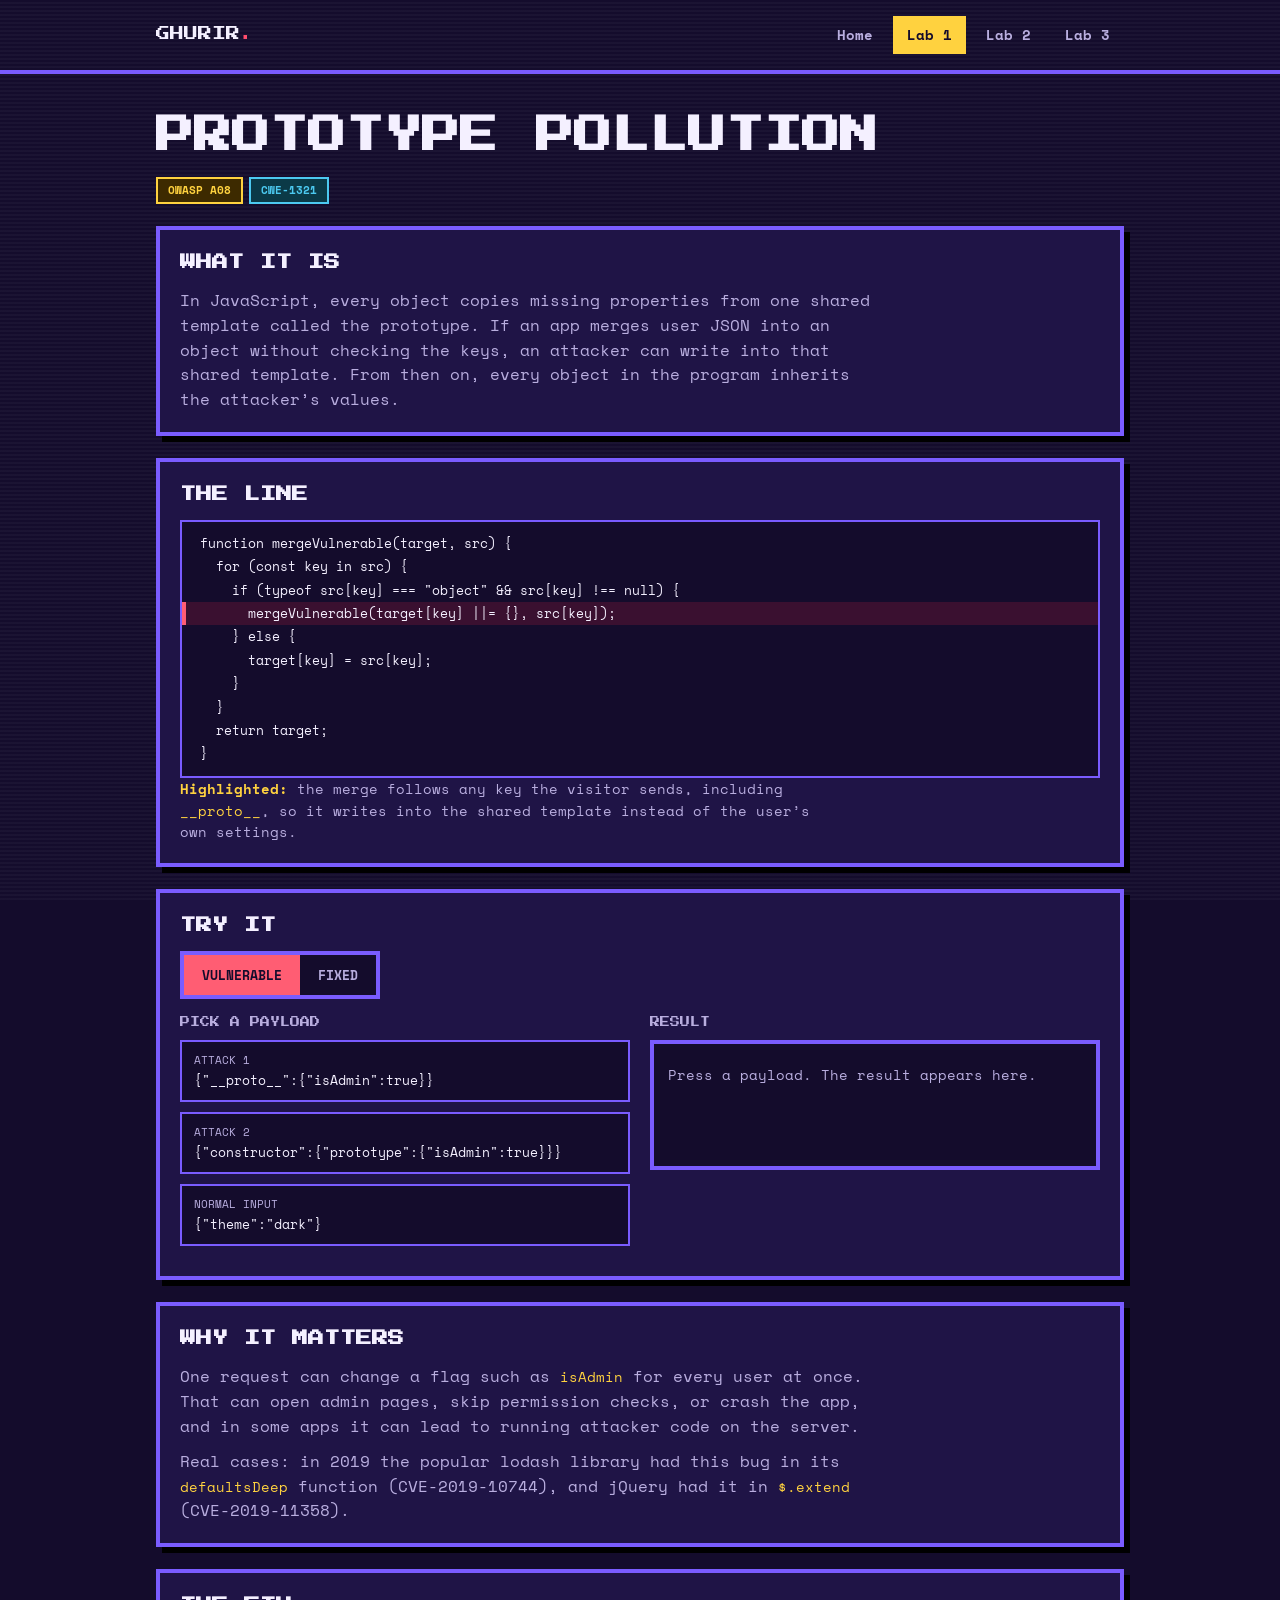
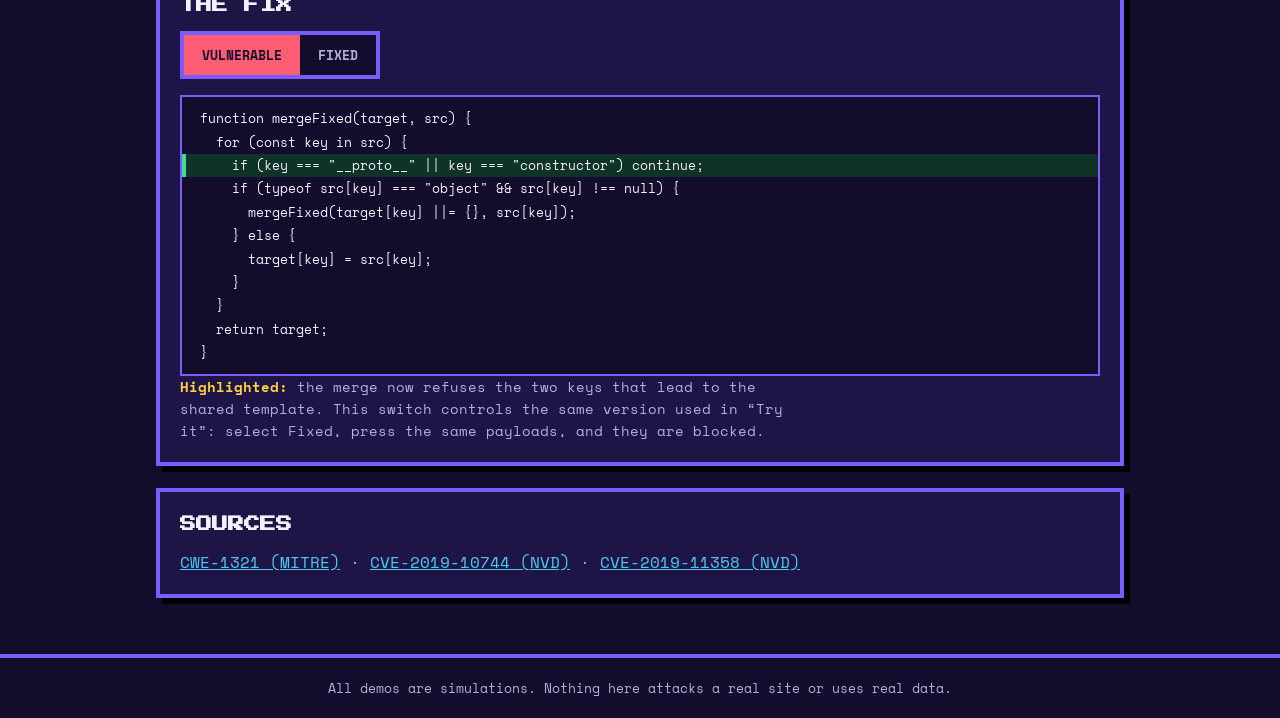
==== lab1.html @ ea5ddf74 "Add lab1: prototype pollution" ====
<!DOCTYPE html>
<html lang="en">
<head>
  <meta charset="UTF-8">
  <meta name="viewport" content="width=device-width, initial-scale=1">
  <title>Prototype pollution | Ghurir</title>
  <meta name="description" content="Lab: prototype pollution. Press a payload, see the bug, switch to the fix.">
  <link rel="preconnect" href="https://fonts.googleapis.com">
  <link rel="preconnect" href="https://fonts.gstatic.com" crossorigin>
  <link rel="stylesheet" href="https://fonts.googleapis.com/css2?family=Press+Start+2P&family=Space+Mono:wght@400;700&display=swap">
  <link rel="stylesheet" href="style.css">
  <link rel="stylesheet" href="lab.css">
</head>
<body>

  <header class="site-header">
    <div class="wrap">
      <a class="brand" href="index.html">Ghurir<span>.</span></a>
      <nav class="nav" aria-label="Main">
        <a href="index.html">Home</a>
        <a href="lab1.html" aria-current="page">Lab 1</a>
        <a href="lab2.html">Lab 2</a>
        <a href="lab3.html">Lab 3</a>
      </nav>
    </div>
  </header>

  <main class="wrap">

    <section class="lab-hero">
      <h1>Prototype pollution</h1>
      <div class="badges">
        <span class="badge owasp">OWASP A08</span>
        <span class="badge cwe">CWE-1321</span>
      </div>
    </section>

    <!-- 1. What it is -->
    <section class="panel" aria-labelledby="what">
      <h2 id="what">What it is</h2>
      <p>In JavaScript, every object copies missing properties from one shared template called the prototype. If an app merges user JSON into an object without checking the keys, an attacker can write into that shared template. From then on, every object in the program inherits the attacker’s values.</p>
    </section>

    <!-- 2. The line -->
    <section class="panel" aria-labelledby="line">
      <h2 id="line">The line</h2>
      <pre class="code v" id="code-vuln" aria-label="Vulnerable code"></pre>
      <p class="note"><b>Highlighted:</b> the merge follows any key the visitor sends, including <code>__proto__</code>, so it writes into the shared template instead of the user’s own settings.</p>
    </section>

    <!-- 3. Try it -->
    <section class="panel" aria-labelledby="try">
      <h2 id="try">Try it</h2>
      <div class="switch" role="group" aria-label="Code version">
        <button class="v on" type="button">Vulnerable</button><button class="f" type="button">Fixed</button>
      </div>
      <div class="cols">
        <div>
          <p class="lbl">PICK A PAYLOAD</p>
          <button class="pl" type="button" data-j='{"__proto__":{"isAdmin":true}}'><small>Attack 1</small>{"__proto__":{"isAdmin":true}}</button>
          <button class="pl" type="button" data-j='{"constructor":{"prototype":{"isAdmin":true}}}'><small>Attack 2</small>{"constructor":{"prototype":{"isAdmin":true}}}</button>
          <button class="pl" type="button" data-j='{"theme":"dark"}'><small>Normal input</small>{"theme":"dark"}</button>
        </div>
        <div>
          <p class="lbl">RESULT</p>
          <div class="out" id="out" aria-live="polite"><p>Press a payload. The result appears here.</p></div>
        </div>
      </div>
    </section>

    <!-- 4. Why it matters -->
    <section class="panel" aria-labelledby="why">
      <h2 id="why">Why it matters</h2>
      <p>One request can change a flag such as <code>isAdmin</code> for every user at once. That can open admin pages, skip permission checks, or crash the app, and in some apps it can lead to running attacker code on the server.</p>
      <p>Real cases: in 2019 the popular lodash library had this bug in its <code>defaultsDeep</code> function (CVE-2019-10744), and jQuery had it in <code>$.extend</code> (CVE-2019-11358).</p>
    </section>

    <!-- 5. The fix -->
    <section class="panel" aria-labelledby="fix">
      <h2 id="fix">The fix</h2>
      <div class="switch" role="group" aria-label="Code version">
        <button class="v on" type="button">Vulnerable</button><button class="f" type="button">Fixed</button>
      </div>
      <pre class="code f" id="code-fix" aria-label="Fixed code"></pre>
      <p class="note"><b>Highlighted:</b> the merge now refuses the two keys that lead to the shared template. This switch controls the same version used in “Try it”: select Fixed, press the same payloads, and they are blocked.</p>
    </section>

    <!-- 6. Sources -->
    <section class="panel sources" aria-labelledby="src">
      <h2 id="src">Sources</h2>
      <p><a href="https://cwe.mitre.org/data/definitions/1321.html">CWE-1321 (MITRE)</a> · <a href="https://nvd.nist.gov/vuln/detail/CVE-2019-10744">CVE-2019-10744 (NVD)</a> · <a href="https://nvd.nist.gov/vuln/detail/CVE-2019-11358">CVE-2019-11358 (NVD)</a></p>
    </section>

  </main>

  <footer class="site-footer">
    <div class="wrap">All demos are simulations. Nothing here attacks a real site or uses real data.</div>
  </footer>

  <script src="js/lab1.js"></script>
</body>
</html>
---- style.css ----
:root {
  --bg: #140c2c;
  --scanlines: repeating-linear-gradient(0deg, rgba(255,255,255,.03) 0 2px, transparent 2px 4px);
  --surface: #1f1446;
  --ink: #140c2c;
  --text: #f4f0ff;
  --muted: #b9aedf;
  --line: #7a5cff;

  --brand: #ffd23f;       /* yellow: buttons, active nav */
  --accent: #ff4d6d;      /* pink: logo dot */

  --vuln: #ff5d73;
  --vuln-bg: #3a1030;
  --fixed: #3ddc97;
  --fixed-bg: #0f3326;

  --owasp-bg: #3d2a00;
  --owasp: #ffd23f;
  --cwe-bg: #0b3a47;
  --cwe: #4cc9f0;

  --bw: 4px;
  --shadow: 6px 6px 0 #000;
  --shadow-hover: 9px 9px 0 #000;

  --font-head: "Press Start 2P", Consolas, Menlo, monospace;
  --font-body: "Space Mono", Consolas, Menlo, monospace;
  --mono: "Space Mono", Consolas, Menlo, monospace;

  color-scheme: dark;
}

* { box-sizing: border-box; }

body {
  margin: 0;
  background-color: var(--bg);
  background-image: var(--scanlines);
  background-attachment: fixed;
  color: var(--text);
  font-family: var(--font-body);
  font-size: 16px;
  line-height: 1.55;
}

a { color: inherit; text-decoration: none; }

:focus-visible { outline: 3px solid var(--brand); outline-offset: 3px; }

.wrap {
  max-width: 1000px;
  margin: 0 auto;
  padding-left: max(16px, env(safe-area-inset-left, 0px));
  padding-right: max(16px, env(safe-area-inset-right, 0px));
}

/* ---------- Header / nav ---------- */
.site-header { border-bottom: var(--bw) solid var(--line); }

.site-header .wrap {
  display: flex;
  flex-wrap: wrap;
  justify-content: space-between;
  align-items: center;
  gap: 12px;
  padding-block: 16px;
}

.brand {
  font-family: var(--font-head);
  font-size: 14px;
  text-transform: uppercase;
}
.brand span { color: var(--accent); }

.nav { display: flex; flex-wrap: wrap; gap: 6px; font-size: 14px; font-weight: 700; }

.nav a {
  padding: 6px 12px;
  border: 2px solid transparent;
  color: var(--muted);
}
.nav a:hover { border-color: var(--line); color: var(--text); }
.nav a[aria-current="page"] {
  background: var(--brand);
  color: var(--ink);
  border-color: var(--brand);
}

/* ---------- Hero ---------- */
.hero { text-align: center; padding-block: 40px 8px; }

h1 {
  font-family: var(--font-head);
  font-size: clamp(20px, 4.6vw, 38px);
  line-height: 1.4;
  margin: 0 0 18px;
  text-transform: uppercase;
  text-wrap: balance;
}

.lead {
  max-width: 560px;
  margin: 0 auto 28px;
  color: var(--muted);
  font-size: 17px;
}

/* Vulnerable vs Fixed split (reusable on lab pages) */
.split {
  display: grid;
  grid-template-columns: 1fr 1fr;
  max-width: 760px;
  margin: 0 auto;
  background: var(--surface);
  border: var(--bw) solid var(--line);
  box-shadow: var(--shadow);
  overflow: hidden;
}

.half {
  display: flex;
  flex-direction: column;
  gap: 12px;
  padding: 22px 20px;
  text-align: left;
  min-width: 0;
}
.half.v { background: var(--vuln-bg); border-right: var(--bw) solid var(--line); }
.half.f { background: var(--fixed-bg); }

.label { font-family: var(--font-head); font-size: 10px; line-height: 1.5; }
.v .label, .v .result { color: var(--vuln); }
.f .label, .f .result { color: var(--fixed); }

.chip {
  font-family: var(--mono);
  font-size: 13px;
  background: var(--ink);
  border: 1px solid var(--line);
  padding: 8px 10px;
  color: var(--muted);
}

.result { display: flex; align-items: center; gap: 8px; font-weight: 700; }

.dot {
  display: inline-flex;
  align-items: center;
  justify-content: center;
  width: 22px;
  height: 22px;
  border-radius: 50%;
  color: var(--ink);
  font-size: 13px;
}
.v .dot { background: var(--vuln); }
.f .dot { background: var(--fixed); }

.cta { margin-top: 28px; }

.btn {
  display: inline-block;
  padding: 13px 26px;
  background: var(--brand);
  color: var(--ink);
  border: var(--bw) solid #000;
  box-shadow: 4px 4px 0 #000;
  font-family: var(--font-head);
  font-size: 12px;
  text-transform: uppercase;
  transition: transform .12s, box-shadow .12s;
}
.btn:hover { transform: translate(4px, 4px); box-shadow: none; }

/* ---------- Sections ---------- */
h2 {
  font-family: var(--font-head);
  font-size: 16px;
  line-height: 1.5;
  margin: 56px 0 18px;
  text-transform: uppercase;
}

.steps { display: grid; grid-template-columns: repeat(3, 1fr); gap: 14px; counter-reset: s; }

.step { counter-increment: s; min-width: 0; }
.step::before {
  content: counter(s);
  display: inline-flex;
  align-items: center;
  justify-content: center;
  width: 30px;
  height: 30px;
  margin-bottom: 8px;
  background: var(--brand);
  color: var(--ink);
  font-family: var(--font-head);
  font-size: 10px;
}
.step h3 { margin: 0 0 6px; font-family: var(--font-head); font-size: 12px; line-height: 1.5; }
.step p  { margin: 0; color: var(--muted); font-size: 14px; }

/* ---------- Lab cards ---------- */
.cards { display: grid; grid-template-columns: repeat(3, 1fr); gap: 16px; }

.card {
  display: flex;
  flex-direction: column;
  gap: 10px;
  padding: 18px;
  min-width: 0;
  background: var(--surface);
  border: var(--bw) solid var(--line);
  box-shadow: var(--shadow);
  transition: transform .15s, box-shadow .15s;
}
.card:hover, .card:focus-visible {
  transform: translate(-3px, -3px);
  box-shadow: var(--shadow-hover);
}

.card .lab-no { font-family: var(--font-head); font-size: 10px; color: var(--muted); }
.card h3 { margin: 0; font-family: var(--font-head); font-size: 13px; line-height: 1.5; }
.card p { margin: 0; flex: 1; color: var(--muted); font-size: 14px; }

.badges { display: flex; flex-wrap: wrap; gap: 6px; }

.badge {
  display: inline-block;
  padding: 3px 10px;
  border: 2px solid currentColor;
  font-size: 11px;
  font-weight: 700;
}
.badge.owasp { background: var(--owasp-bg); color: var(--owasp); }
.badge.cwe   { background: var(--cwe-bg);   color: var(--cwe); }

.open { font-size: 14px; font-weight: 700; color: var(--brand); }

/* ---------- Footer ---------- */
.site-footer {
  margin-top: 56px;
  padding-block: 20px;
  border-top: var(--bw) solid var(--line);
  color: var(--muted);
  font-size: 13px;
  text-align: center;
}

/* ---------- Vulnerable / Fixed page state (for lab pages) ---------- */
.is-vulnerable { --state: var(--vuln);  --state-bg: var(--vuln-bg); }
.is-fixed      { --state: var(--fixed); --state-bg: var(--fixed-bg); }

/* ---------- Responsive ---------- */
@media (max-width: 720px) {
  .steps, .cards { grid-template-columns: 1fr; }
  .split { grid-template-columns: 1fr; }
  .half.v { border-right: 0; border-bottom: var(--bw) solid var(--line); }
  .hero { padding-block: 28px 4px; }
}

@media (prefers-reduced-motion: reduce) {
  * { transition: none !important; }
}
---- lab.css ----
/* Shared by ALL lab pages. Loaded AFTER style.css and uses its variables.
   Uses no colors of its own, so the retro theme stays consistent. */

.lab-hero { padding-block: 36px 0; }
.lab-hero h1 { text-align: left; margin-bottom: 14px; }

.panel {
  margin-top: 22px;
  padding: 20px;
  background: var(--surface);
  border: var(--bw) solid var(--line);
  box-shadow: var(--shadow);
}
.panel h2 { margin: 0 0 14px; }
.panel p { margin: 0 0 10px; color: var(--muted); max-width: 70ch; }
.panel p:last-child { margin-bottom: 0; }
.panel code { color: var(--brand); font-family: var(--mono); font-size: 14px; }

/* code block + highlighted line */
.code {
  margin: 0;
  padding: 10px 0;
  background: var(--ink);
  border: 2px solid var(--line);
  font: 400 13px/1.8 var(--mono);
  overflow-x: auto;
}
.code div { padding: 0 14px; white-space: pre; border-left: 4px solid transparent; }
.code.v div.hl { background: var(--vuln-bg);  border-left-color: var(--vuln); }
.code.f div.hl { background: var(--fixed-bg); border-left-color: var(--fixed); }

.note { margin-top: 12px; font-size: 14px; }
.note b { color: var(--brand); }

/* Vulnerable / Fixed switch */
.switch { display: inline-flex; margin-bottom: 16px; border: var(--bw) solid var(--line); }
.switch button {
  padding: 10px 18px;
  border: 0;
  background: var(--ink);
  color: var(--muted);
  font: 700 13px var(--font-body);
  text-transform: uppercase;
  cursor: pointer;
}
.switch button.v.on { background: var(--vuln);  color: var(--ink); }
.switch button.f.on { background: var(--fixed); color: var(--ink); }

/* try it */
.cols { display: grid; grid-template-columns: 1fr 1fr; gap: 20px; }
.cols > div { min-width: 0; }
.lbl { margin: 0 0 8px; font-family: var(--font-head); font-size: 10px; color: var(--muted); }

.pl {
  display: block;
  width: 100%;
  margin-bottom: 10px;
  padding: 10px 12px;
  text-align: left;
  background: var(--ink);
  color: var(--text);
  border: 2px solid var(--line);
  font: 400 13px var(--mono);
  cursor: pointer;
}
.pl:hover { border-color: var(--brand); }
.pl small { display: block; margin-bottom: 2px; font-size: 11px; color: var(--muted); text-transform: uppercase; }

.out {
  min-height: 130px;
  padding: 14px;
  background: var(--ink);
  border: var(--bw) solid var(--line);
  font-size: 14px;
}
.out .status { display: block; margin-bottom: 10px; font-family: var(--font-head); font-size: 11px; }
.out p { margin: 6px 0; color: var(--muted); }
.out.bad { border-color: var(--vuln); }
.out.bad .status { color: var(--vuln); }
.out.ok { border-color: var(--fixed); }
.out.ok .status { color: var(--fixed); }

.sources a { color: var(--cwe); text-decoration: underline; }

@media (max-width: 720px) { .cols { grid-template-columns: 1fr; } }
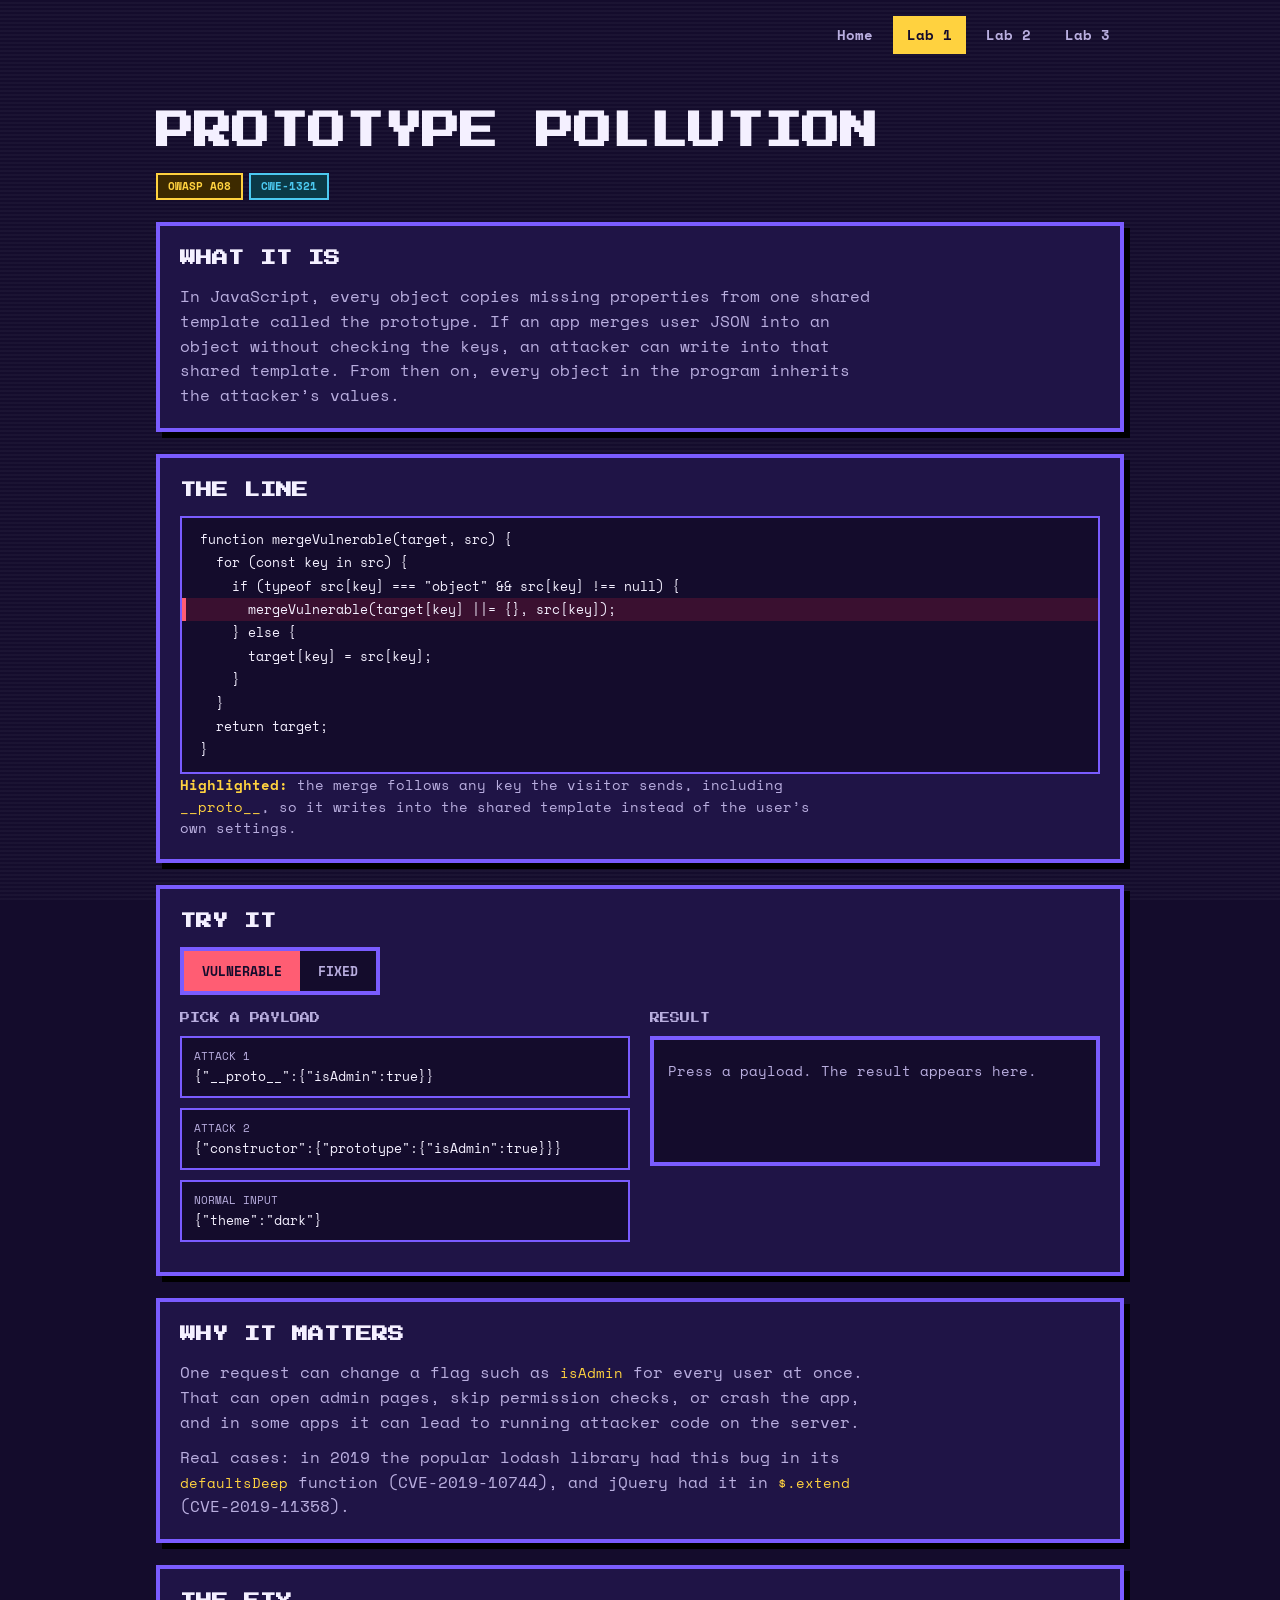
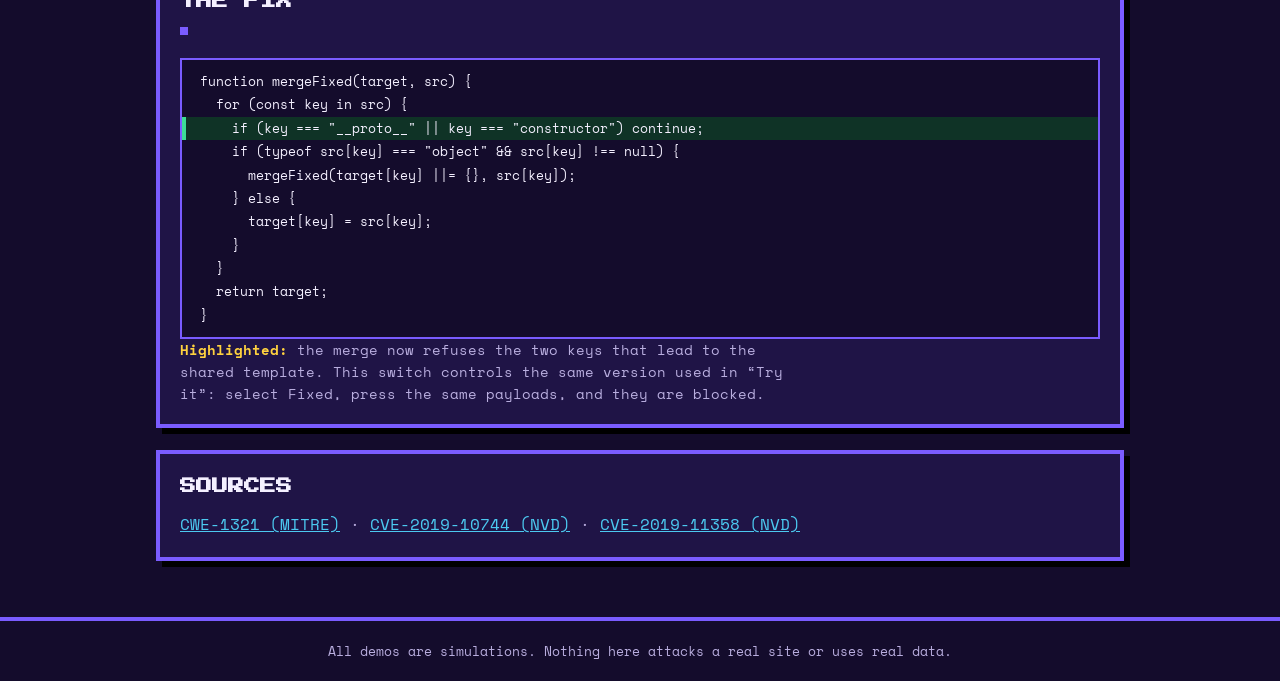
==== commit aad10f13: "Show vulnerable and fixed code side by side" ====
--- a/lab1.html
+++ b/lab1.html
@@ -3,7 +3,7 @@
 <head>
   <meta charset="UTF-8">
   <meta name="viewport" content="width=device-width, initial-scale=1">
-  <title>Prototype pollution | Ghurir</title>
+  <title>Prototype pollution </title>
   <meta name="description" content="Lab: prototype pollution. Press a payload, see the bug, switch to the fix.">
   <link rel="preconnect" href="https://fonts.googleapis.com">
   <link rel="preconnect" href="https://fonts.gstatic.com" crossorigin>
@@ -15,7 +15,7 @@
 
   <header class="site-header">
     <div class="wrap">
-      <a class="brand" href="index.html">Ghurir<span>.</span></a>
+      <a class="brand" href="index.html"><span></span></a>
       <nav class="nav" aria-label="Main">
         <a href="index.html">Home</a>
         <a href="lab1.html" aria-current="page">Lab 1</a>
@@ -76,10 +76,11 @@
     </section>
 
     <!-- 5. The fix -->
+
     <section class="panel" aria-labelledby="fix">
       <h2 id="fix">The fix</h2>
       <div class="switch" role="group" aria-label="Code version">
-        <button class="v on" type="button">Vulnerable</button><button class="f" type="button">Fixed</button>
+        <!-- <button class="v on" type="button">Vulnerable</button><button class="f" type="button">Fixed</button>-->
       </div>
       <pre class="code f" id="code-fix" aria-label="Fixed code"></pre>
       <p class="note"><b>Highlighted:</b> the merge now refuses the two keys that lead to the shared template. This switch controls the same version used in “Try it”: select Fixed, press the same payloads, and they are blocked.</p>
--- a/style.css
+++ b/style.css
@@ -7,8 +7,8 @@
   --muted: #b9aedf;
   --line: #7a5cff;
 
-  --brand: #ffd23f;       /* yellow: buttons, active nav */
-  --accent: #ff4d6d;      /* pink: logo dot */
+  --brand: #ffd23f;       
+  --accent: #ff4d6d;      
 
   --vuln: #ff5d73;
   --vuln-bg: #3a1030;
@@ -55,8 +55,7 @@
   padding-right: max(16px, env(safe-area-inset-right, 0px));
 }
 
-/* ---------- Header / nav ---------- */
-.site-header { border-bottom: var(--bw) solid var(--line); }
+
 
 .site-header .wrap {
   display: flex;
@@ -88,7 +87,7 @@
   border-color: var(--brand);
 }
 
-/* ---------- Hero ---------- */
+
 .hero { text-align: center; padding-block: 40px 8px; }
 
 h1 {
@@ -107,7 +106,7 @@
   font-size: 17px;
 }
 
-/* Vulnerable vs Fixed split (reusable on lab pages) */
+
 .split {
   display: grid;
   grid-template-columns: 1fr 1fr;
@@ -174,7 +173,7 @@
 }
 .btn:hover { transform: translate(4px, 4px); box-shadow: none; }
 
-/* ---------- Sections ---------- */
+
 h2 {
   font-family: var(--font-head);
   font-size: 16px;
@@ -202,7 +201,7 @@
 .step h3 { margin: 0 0 6px; font-family: var(--font-head); font-size: 12px; line-height: 1.5; }
 .step p  { margin: 0; color: var(--muted); font-size: 14px; }
 
-/* ---------- Lab cards ---------- */
+
 .cards { display: grid; grid-template-columns: repeat(3, 1fr); gap: 16px; }
 
 .card {
@@ -239,7 +238,7 @@
 
 .open { font-size: 14px; font-weight: 700; color: var(--brand); }
 
-/* ---------- Footer ---------- */
+
 .site-footer {
   margin-top: 56px;
   padding-block: 20px;
@@ -249,11 +248,11 @@
   text-align: center;
 }
 
-/* ---------- Vulnerable / Fixed page state (for lab pages) ---------- */
+
 .is-vulnerable { --state: var(--vuln);  --state-bg: var(--vuln-bg); }
 .is-fixed      { --state: var(--fixed); --state-bg: var(--fixed-bg); }
 
-/* ---------- Responsive ---------- */
+
 @media (max-width: 720px) {
   .steps, .cards { grid-template-columns: 1fr; }
   .split { grid-template-columns: 1fr; }
@@ -264,3 +263,4 @@
 @media (prefers-reduced-motion: reduce) {
   * { transition: none !important; }
 }
+
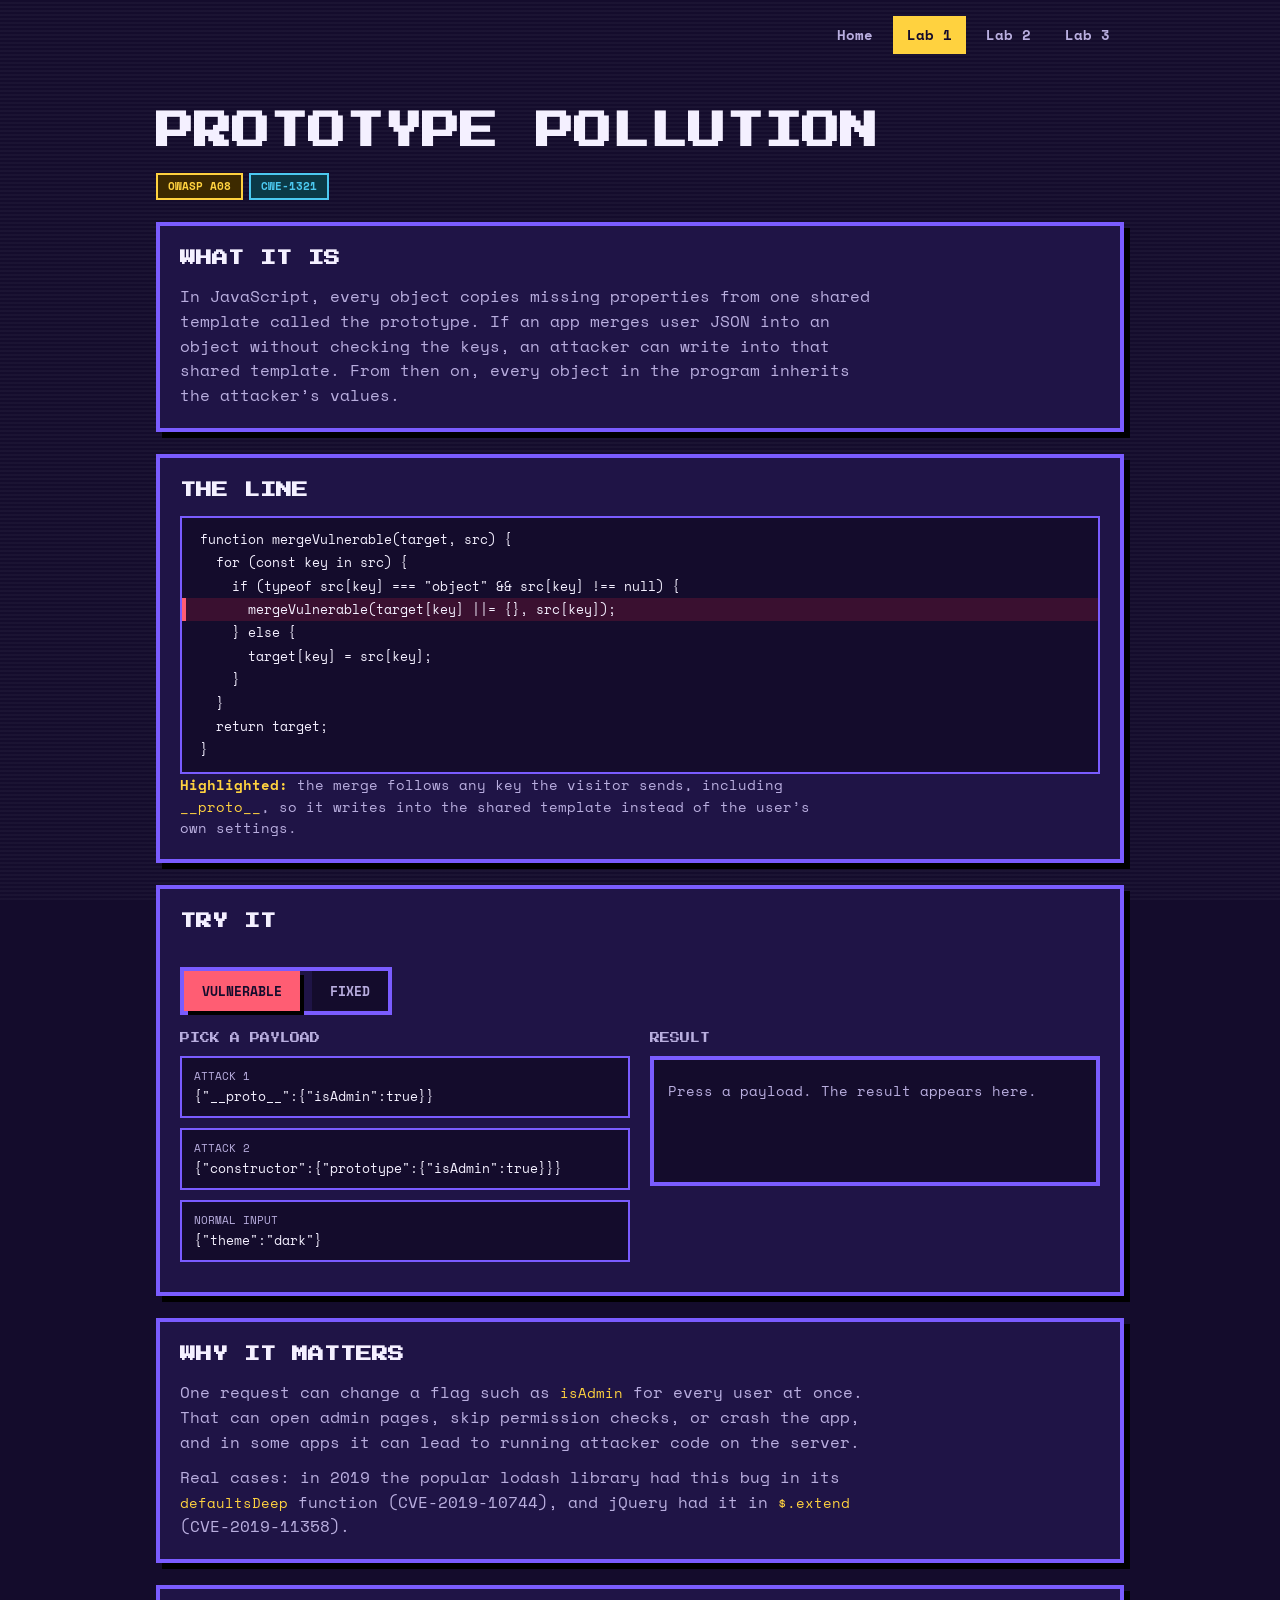
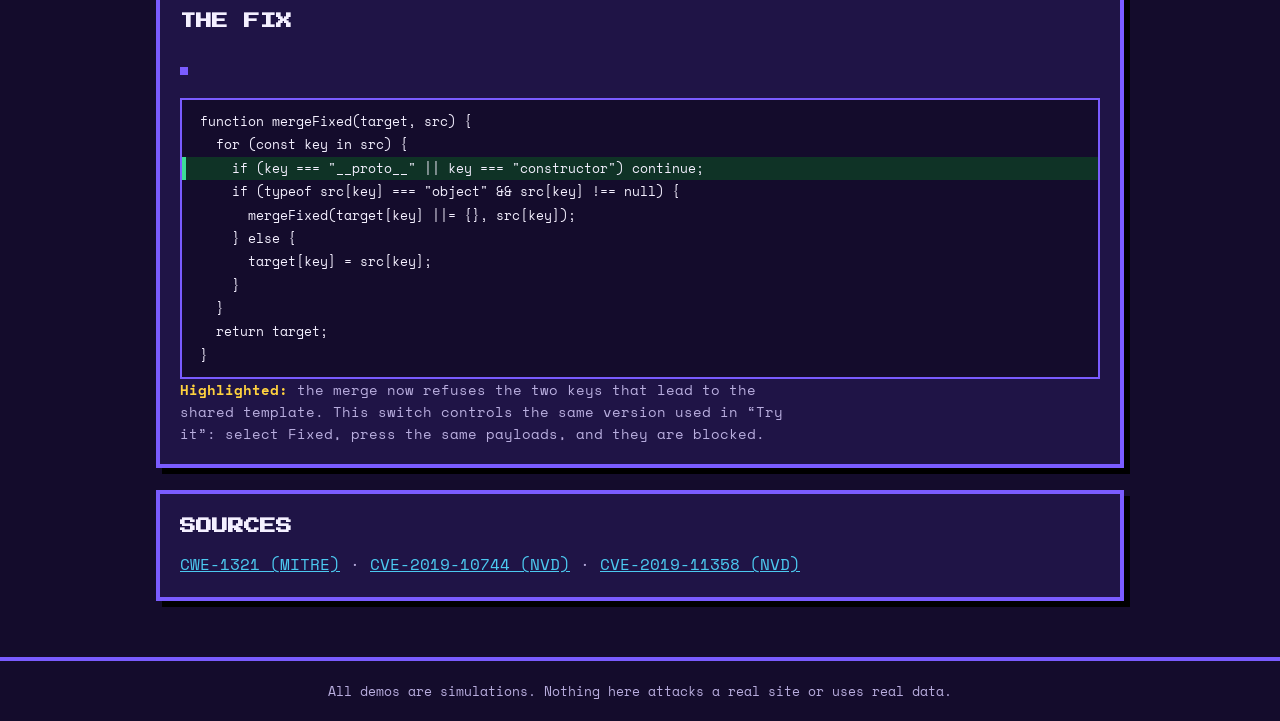
==== commit e55233b5: "Update lab1" ====
--- a/lab1.html
+++ b/lab1.html
@@ -3,7 +3,7 @@
 <head>
   <meta charset="UTF-8">
   <meta name="viewport" content="width=device-width, initial-scale=1">
-  <title>Prototype pollution </title>
+  <title>Prototype Pollution </title>
   <meta name="description" content="Lab: prototype pollution. Press a payload, see the bug, switch to the fix.">
   <link rel="preconnect" href="https://fonts.googleapis.com">
   <link rel="preconnect" href="https://fonts.gstatic.com" crossorigin>
--- a/style.css
+++ b/style.css
@@ -264,3 +264,126 @@
   * { transition: none !important; }
 }
 
+
+/* Interactive Lab 3 */
+
+.switch {
+    display: flex;
+    gap: 12px;
+    margin: 20px 0;
+}
+
+.switch button {
+    flex: 1;
+    padding: 12px;
+    border: 3px solid var(--line);
+    background: var(--surface);
+    color: var(--text);
+    font-family: var(--font-body);
+    font-weight: bold;
+    cursor: pointer;
+    transition: 0.2s;
+}
+
+.switch button.v.active,
+.switch button.v.on {
+    background: var(--vuln-bg);
+    color: var(--vuln);
+    border-color: var(--vuln);
+    box-shadow: 4px 4px 0 #000;
+}
+
+.switch button.f.active,
+.switch button.f.on {
+    background: var(--fixed-bg);
+    color: var(--fixed);
+    border-color: var(--fixed);
+    box-shadow: 4px 4px 0 #000;
+}
+
+.pl {
+    display: block;
+    width: 100%;
+    margin: 10px 0;
+    padding: 12px;
+    background: var(--surface);
+    color: var(--text);
+    border: 2px solid var(--line);
+    font-family: var(--font-body);
+    cursor: pointer;
+    text-align: left;
+}
+
+.pl:hover {
+    border-color: var(--brand);
+}
+
+.pl.selected {
+    border: 3px solid var(--brand);
+    background: #33245e;
+    color: var(--brand);
+}
+
+.pl small {
+    display: block;
+    color: var(--muted);
+}
+
+.mode-status {
+    padding: 16px;
+    margin: 16px 0;
+    border: 2px solid;
+}
+
+.vulnerable-status {
+    background: var(--vuln-bg);
+    border-color: var(--vuln);
+}
+
+.fixed-status {
+    background: var(--fixed-bg);
+    border-color: var(--fixed);
+}
+
+.vulnerable-status .status {
+    color: var(--vuln);
+}
+
+.fixed-status .status {
+    color: var(--fixed);
+}
+
+#resultMessage {
+    margin-bottom: 20px;
+    min-height: 110px;
+}
+
+#domainBanner {
+    padding: 16px;
+    background: var(--fixed-bg);
+    border: 2px solid var(--fixed);
+    min-height: 130px;
+}
+
+#domainBanner h3 {
+    color: var(--fixed);
+}
+
+#domainBanner.poisoned {
+    background: var(--vuln-bg);
+    border-color: var(--vuln);
+}
+
+#domainBanner.poisoned h3 {
+    color: var(--vuln);
+}
+
+#domainBanner p {
+    overflow-wrap: anywhere;
+}
+
+@media (max-width: 650px) {
+    .cols {
+        grid-template-columns: 1fr;
+    }
+}
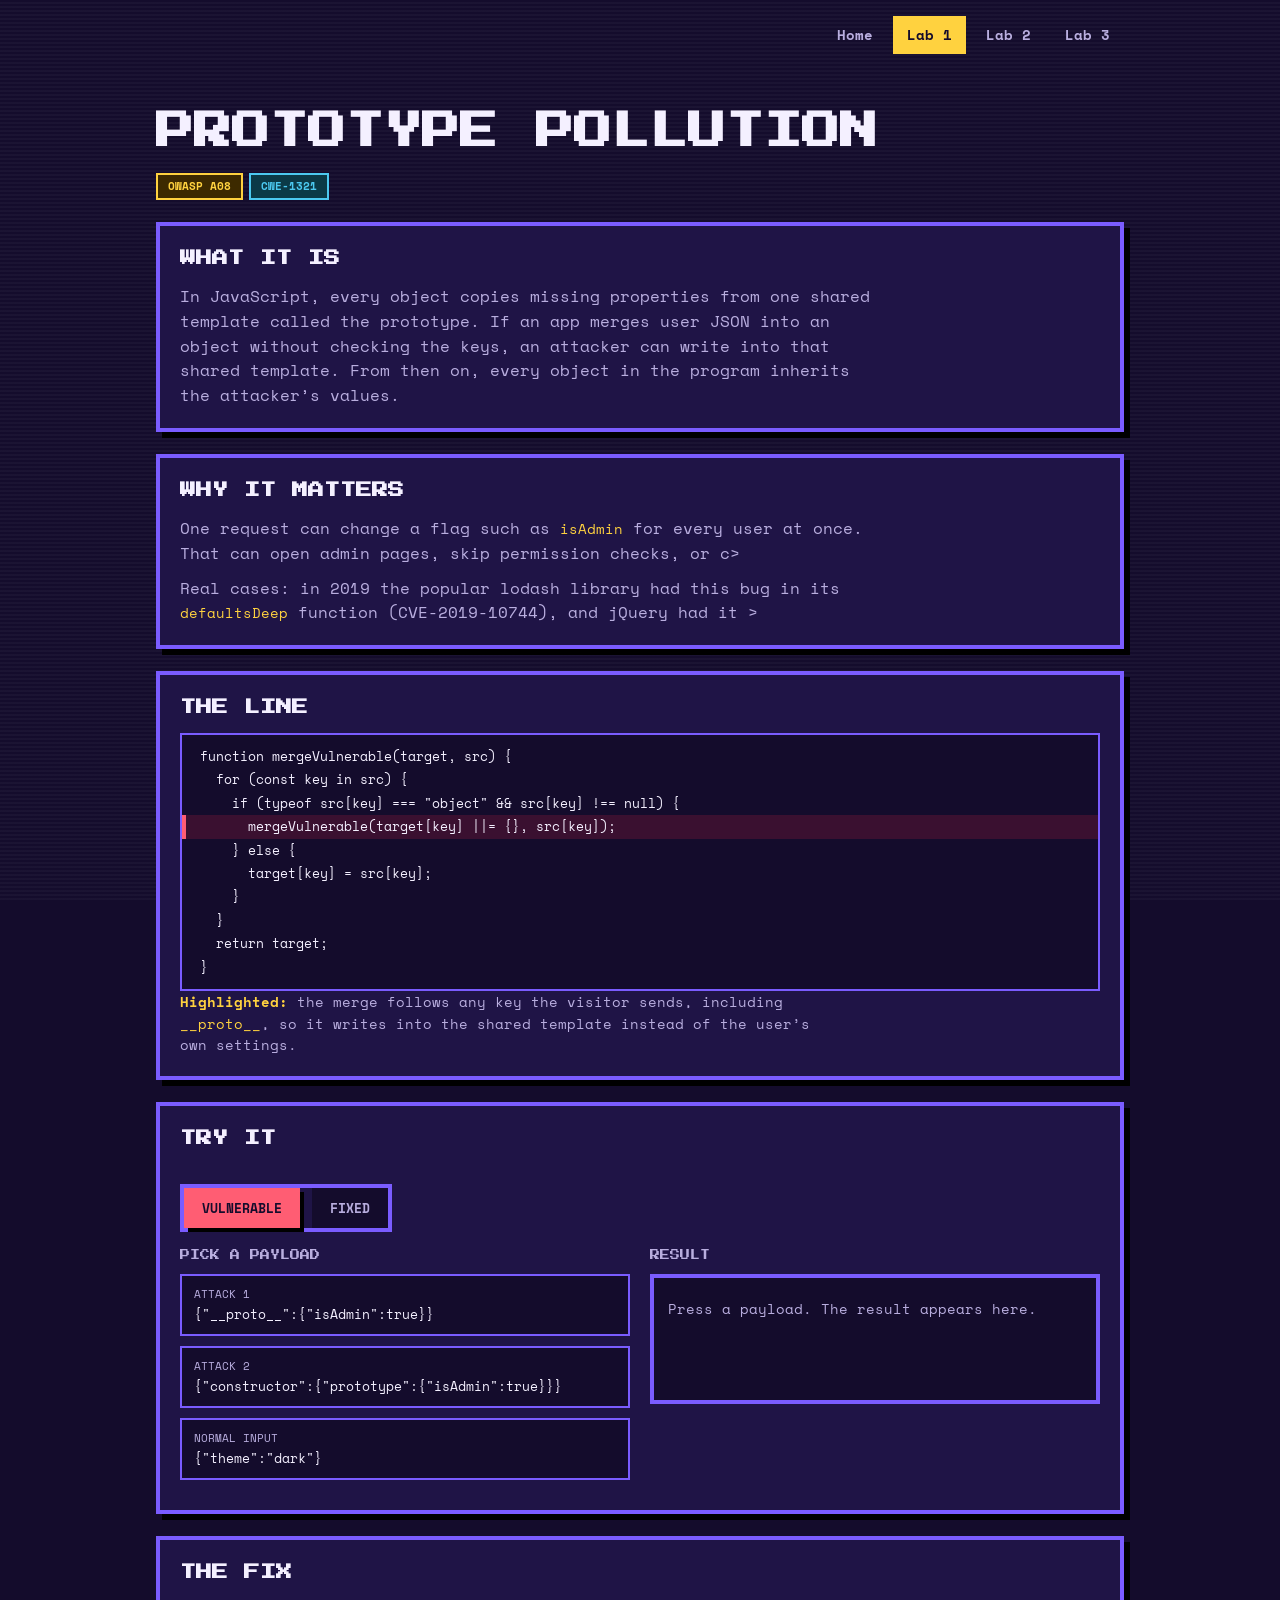
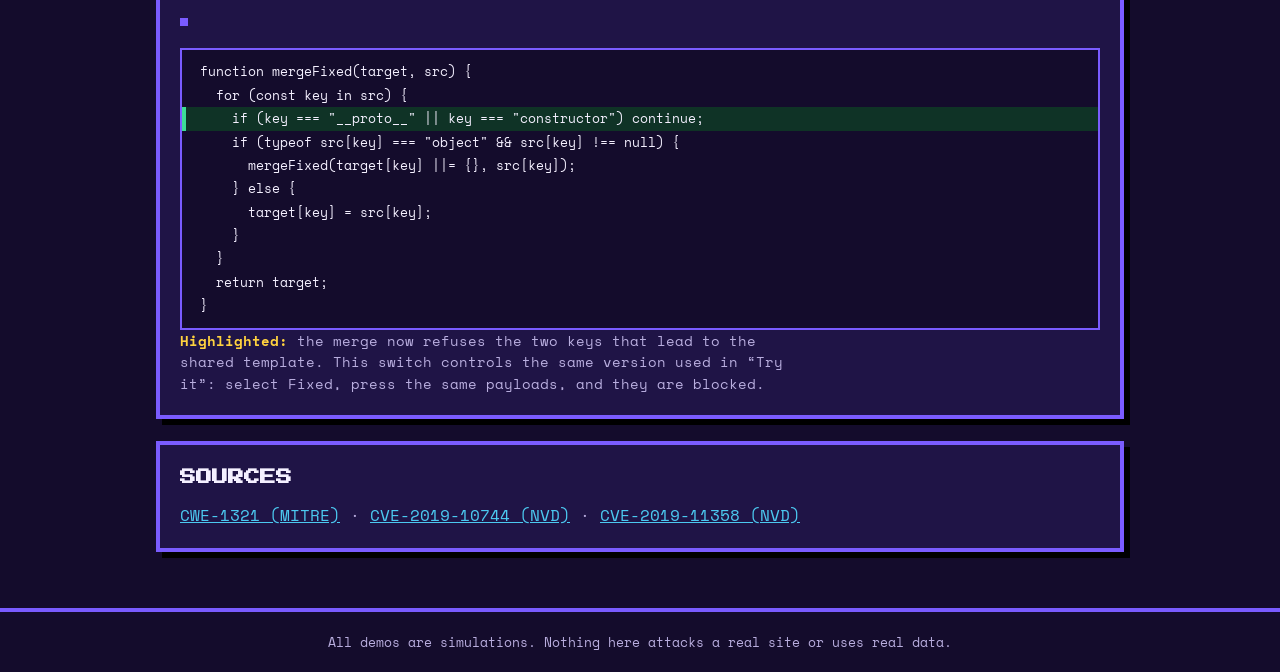
==== commit 31a2a4fd: "Update lab1" ====
--- a/lab1.html
+++ b/lab1.html
@@ -39,16 +39,22 @@
     <section class="panel" aria-labelledby="what">
       <h2 id="what">What it is</h2>
       <p>In JavaScript, every object copies missing properties from one shared template called the prototype. If an app merges user JSON into an object without checking the keys, an attacker can write into that shared template. From then on, every object in the program inherits the attacker’s values.</p>
+    </section> 
+ <!-- 2. Why it matters -->
+    <section class="panel" aria-labelledby="why">
+      <h2 id="why">Why it matters</h2>
+      <p>One request can change a flag such as <code>isAdmin</code> for every user at once. That can open admin pages, skip permission checks, or c>
+      <p>Real cases: in 2019 the popular lodash library had this bug in its <code>defaultsDeep</code> function (CVE-2019-10744), and jQuery had it >
     </section>
 
-    <!-- 2. The line -->
+    <!-- 3. The line -->
     <section class="panel" aria-labelledby="line">
       <h2 id="line">The line</h2>
       <pre class="code v" id="code-vuln" aria-label="Vulnerable code"></pre>
       <p class="note"><b>Highlighted:</b> the merge follows any key the visitor sends, including <code>__proto__</code>, so it writes into the shared template instead of the user’s own settings.</p>
     </section>
 
-    <!-- 3. Try it -->
+    <!-- 4. Try it -->
     <section class="panel" aria-labelledby="try">
       <h2 id="try">Try it</h2>
       <div class="switch" role="group" aria-label="Code version">
@@ -69,11 +75,12 @@
     </section>
 
     <!-- 4. Why it matters -->
+    <!--
     <section class="panel" aria-labelledby="why">
       <h2 id="why">Why it matters</h2>
       <p>One request can change a flag such as <code>isAdmin</code> for every user at once. That can open admin pages, skip permission checks, or crash the app, and in some apps it can lead to running attacker code on the server.</p>
       <p>Real cases: in 2019 the popular lodash library had this bug in its <code>defaultsDeep</code> function (CVE-2019-10744), and jQuery had it in <code>$.extend</code> (CVE-2019-11358).</p>
-    </section>
+    </section> --> 
 
     <!-- 5. The fix -->
 
--- a/style.css
+++ b/style.css
@@ -387,3 +387,22 @@
         grid-template-columns: 1fr;
     }
 }
+/* Highlight Vulnerable and Fixed Code Lines */
+
+.danger-line {
+    display: inline;
+    background: var(--vuln-bg);
+    color: var(--vuln);
+    border-left: 4px solid var(--vuln);
+    padding: 5px 8px;
+    margin: 3px 0;
+}
+
+.safe-line {
+    display: inline;
+    background: var(--fixed-bg);
+    color: var(--fixed);
+    border-left: 4px solid var(--fixed);
+    padding: 5px 8px;
+    margin: 3px 0;
+}
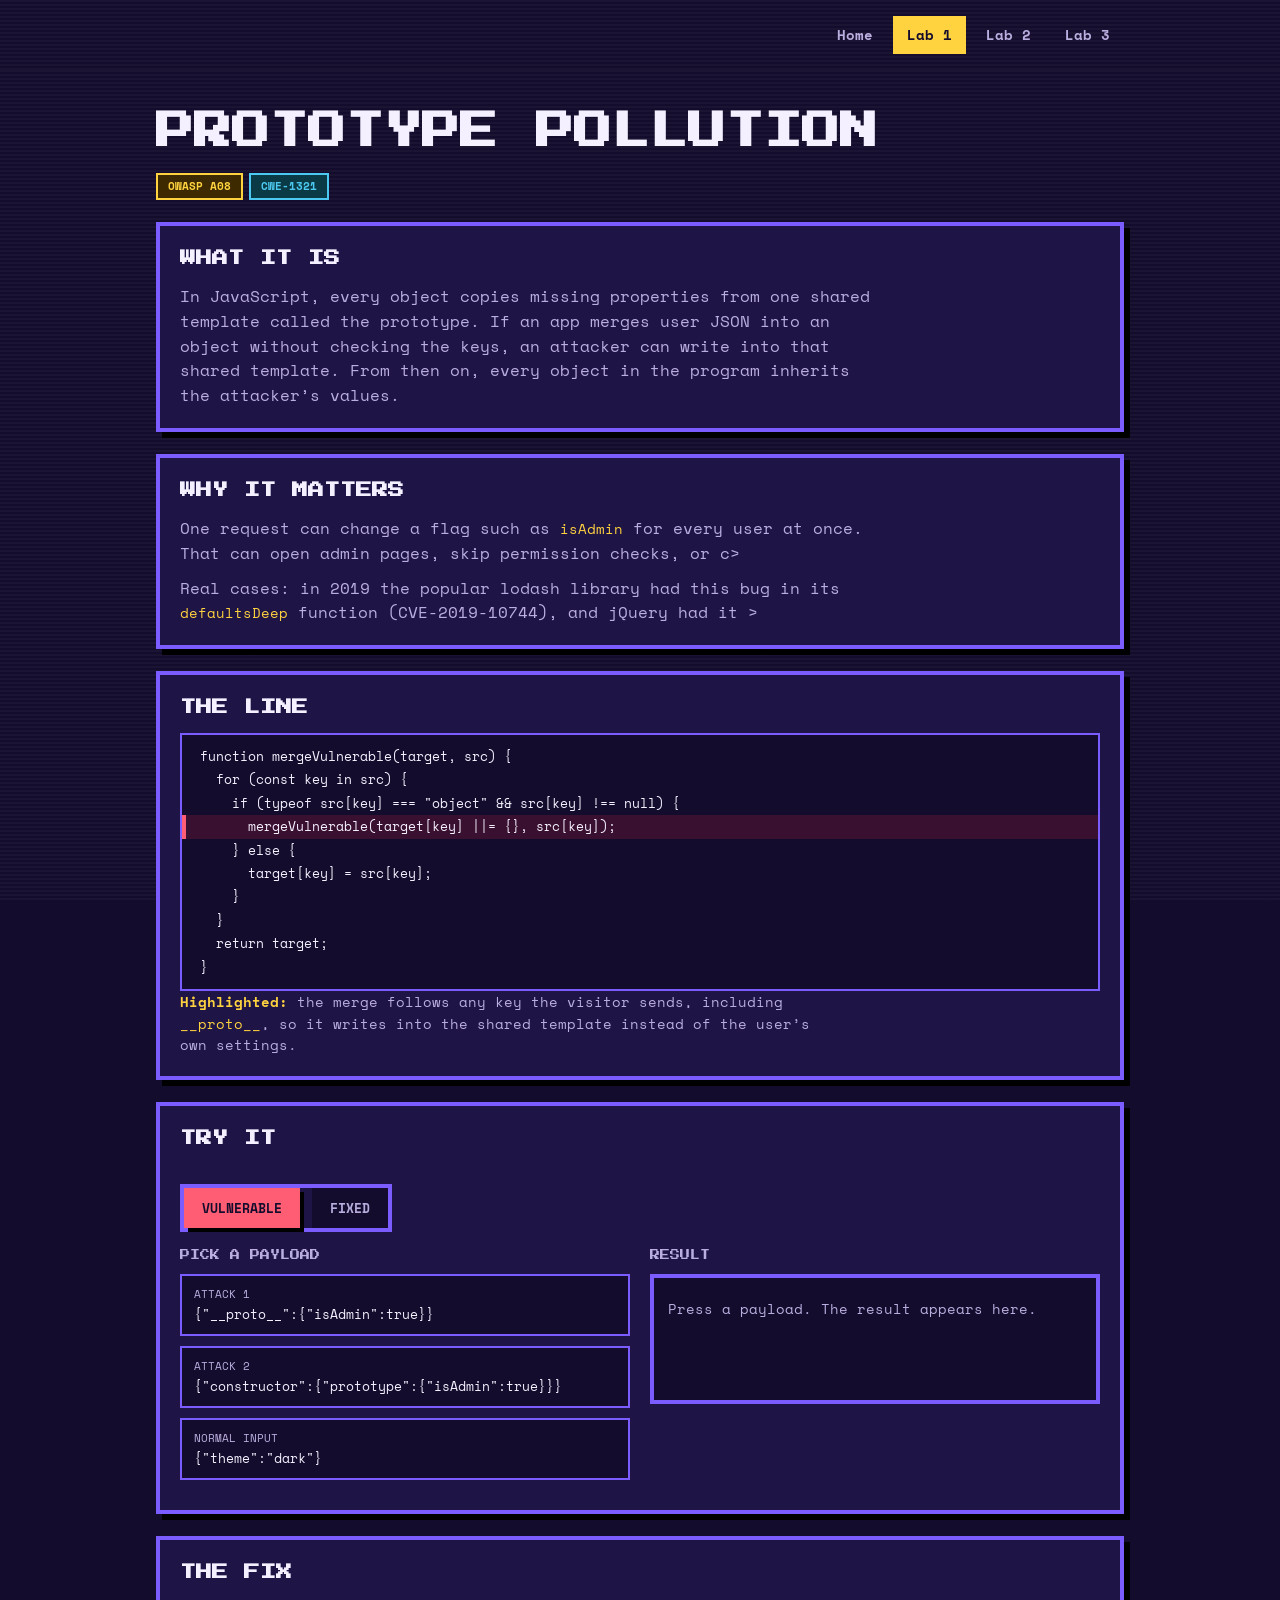
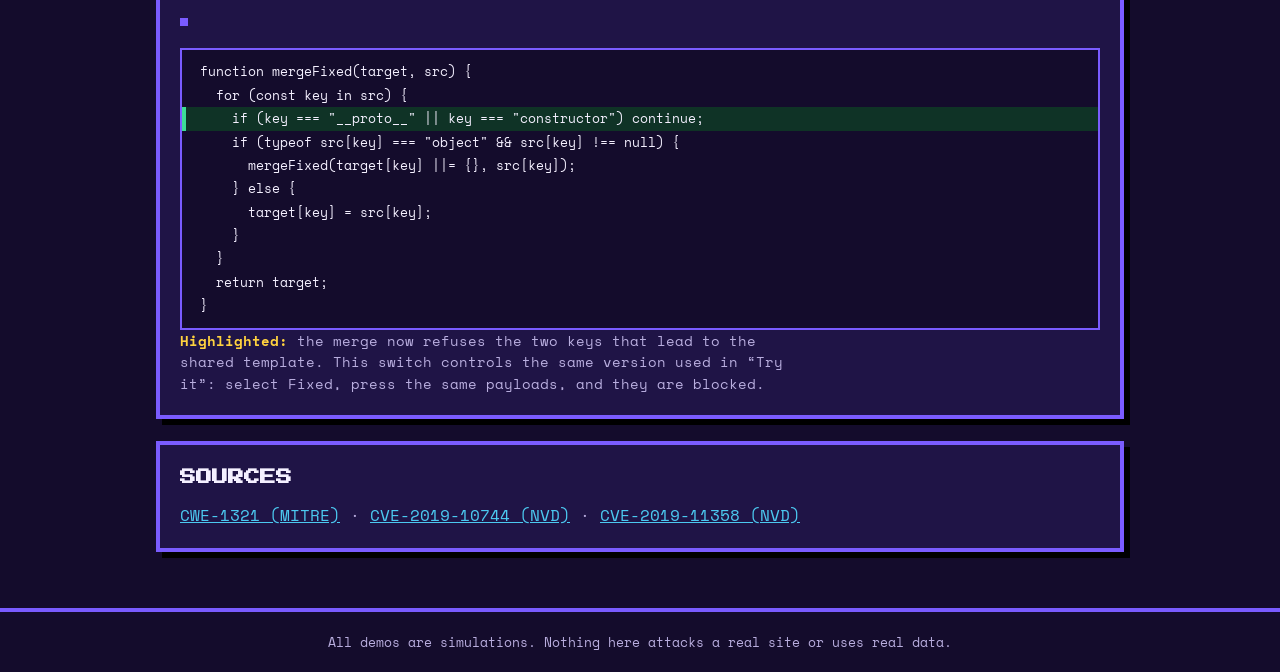
==== commit 7907df97: "Update lab1" ====
--- a/lab1.html
+++ b/lab1.html
@@ -85,7 +85,7 @@
     <!-- 5. The fix -->
 
     <section class="panel" aria-labelledby="fix">
-      <h2 id="fix">The fix</h2>
+      <h2 id="fix">The Fix</h2>
       <div class="switch" role="group" aria-label="Code version">
         <!-- <button class="v on" type="button">Vulnerable</button><button class="f" type="button">Fixed</button>-->
       </div>
--- a/style.css
+++ b/style.css
@@ -56,11 +56,18 @@
 }
 
 
+.site-header {
+  position: sticky;
+  top: 0;
+  z-index: 1000;
+  background-color: var(--bg);
+  background-image: var(--scanlines);
+}
 
 .site-header .wrap {
   display: flex;
   flex-wrap: wrap;
-  justify-content: space-between;
+  justify-content: flex-end;
   align-items: center;
   gap: 12px;
   padding-block: 16px;
@@ -73,8 +80,15 @@
 }
 .brand span { color: var(--accent); }
 
-.nav { display: flex; flex-wrap: wrap; gap: 6px; font-size: 14px; font-weight: 700; }
-
+.nav {
+  display: flex;
+  flex-wrap: wrap;
+  justify-content: flex-end;
+  margin-left: auto;
+  gap: 6px;
+  font-size: 14px;
+  font-weight: 700;
+}
 .nav a {
   padding: 6px 12px;
   border: 2px solid transparent;
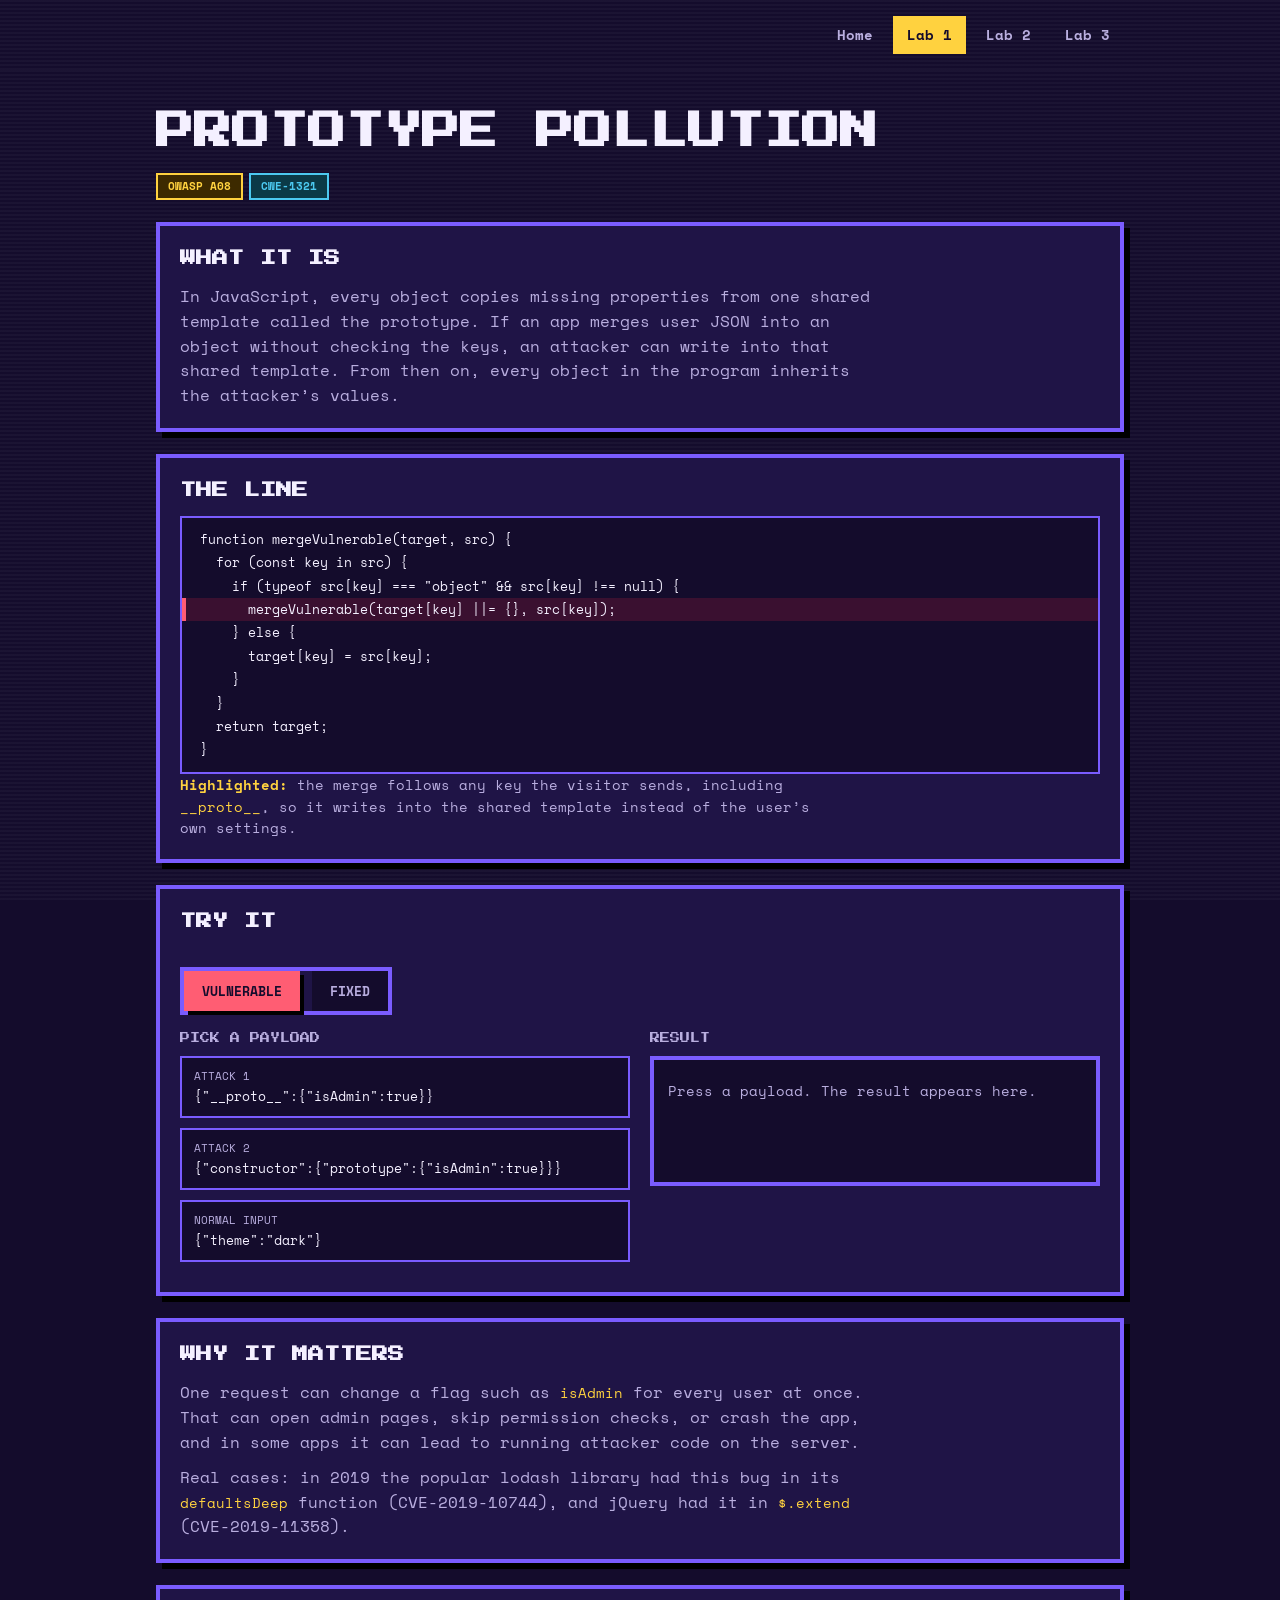
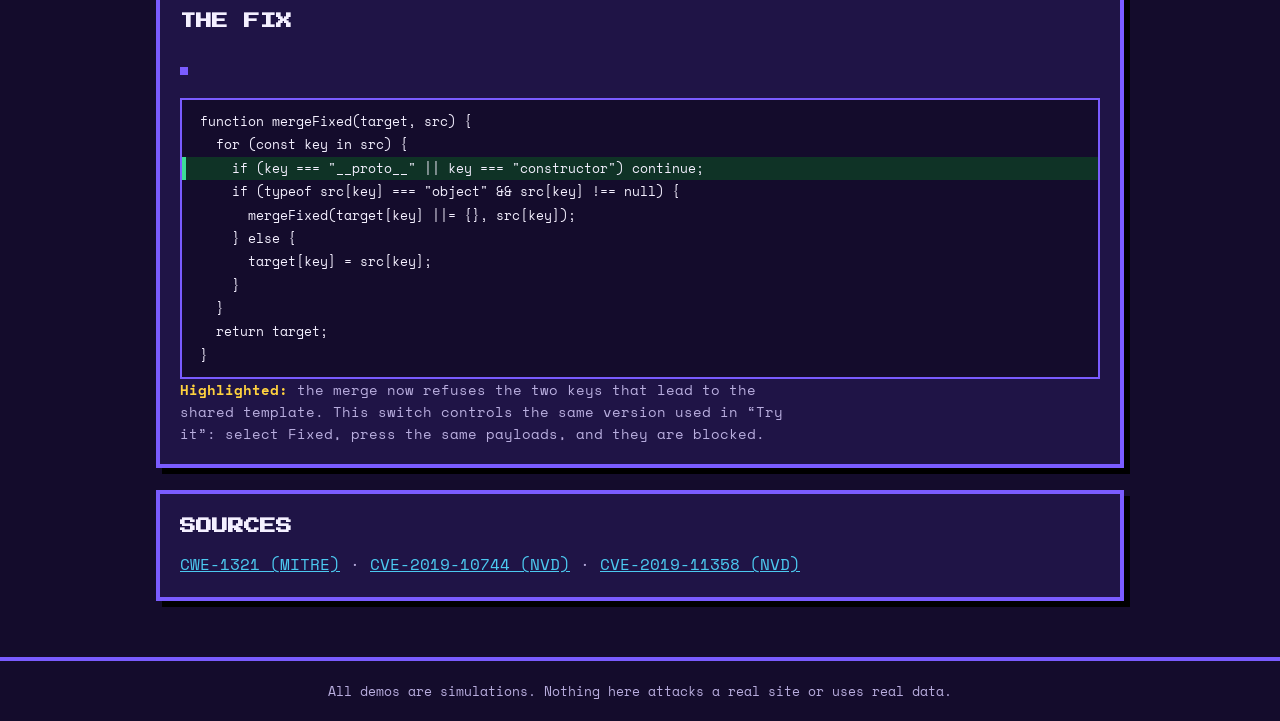
==== commit 9d1f7f5e: ".." ====
--- a/lab1.html
+++ b/lab1.html
@@ -40,21 +40,15 @@
       <h2 id="what">What it is</h2>
       <p>In JavaScript, every object copies missing properties from one shared template called the prototype. If an app merges user JSON into an object without checking the keys, an attacker can write into that shared template. From then on, every object in the program inherits the attacker’s values.</p>
     </section> 
- <!-- 2. Why it matters -->
-    <section class="panel" aria-labelledby="why">
-      <h2 id="why">Why it matters</h2>
-      <p>One request can change a flag such as <code>isAdmin</code> for every user at once. That can open admin pages, skip permission checks, or c>
-      <p>Real cases: in 2019 the popular lodash library had this bug in its <code>defaultsDeep</code> function (CVE-2019-10744), and jQuery had it >
-    </section>
 
-    <!-- 3. The line -->
+    <!-- 2. The line -->
     <section class="panel" aria-labelledby="line">
       <h2 id="line">The line</h2>
       <pre class="code v" id="code-vuln" aria-label="Vulnerable code"></pre>
       <p class="note"><b>Highlighted:</b> the merge follows any key the visitor sends, including <code>__proto__</code>, so it writes into the shared template instead of the user’s own settings.</p>
     </section>
 
-    <!-- 4. Try it -->
+    <!-- 3. Try it -->
     <section class="panel" aria-labelledby="try">
       <h2 id="try">Try it</h2>
       <div class="switch" role="group" aria-label="Code version">
@@ -75,12 +69,11 @@
     </section>
 
     <!-- 4. Why it matters -->
-    <!--
     <section class="panel" aria-labelledby="why">
       <h2 id="why">Why it matters</h2>
       <p>One request can change a flag such as <code>isAdmin</code> for every user at once. That can open admin pages, skip permission checks, or crash the app, and in some apps it can lead to running attacker code on the server.</p>
       <p>Real cases: in 2019 the popular lodash library had this bug in its <code>defaultsDeep</code> function (CVE-2019-10744), and jQuery had it in <code>$.extend</code> (CVE-2019-11358).</p>
-    </section> --> 
+    </section>
 
     <!-- 5. The fix -->
 
--- a/lab.css
+++ b/lab.css
@@ -82,4 +82,14 @@
 
 .sources a { color: var(--cwe); text-decoration: underline; }
 
+.weak-token-result {
+    transform: translateY(77px);
+}
+
+@media (max-width: 720px) {
+    .weak-token-result {
+        transform: none;
+    }
+}
 @media (max-width: 720px) { .cols { grid-template-columns: 1fr; } }
+
